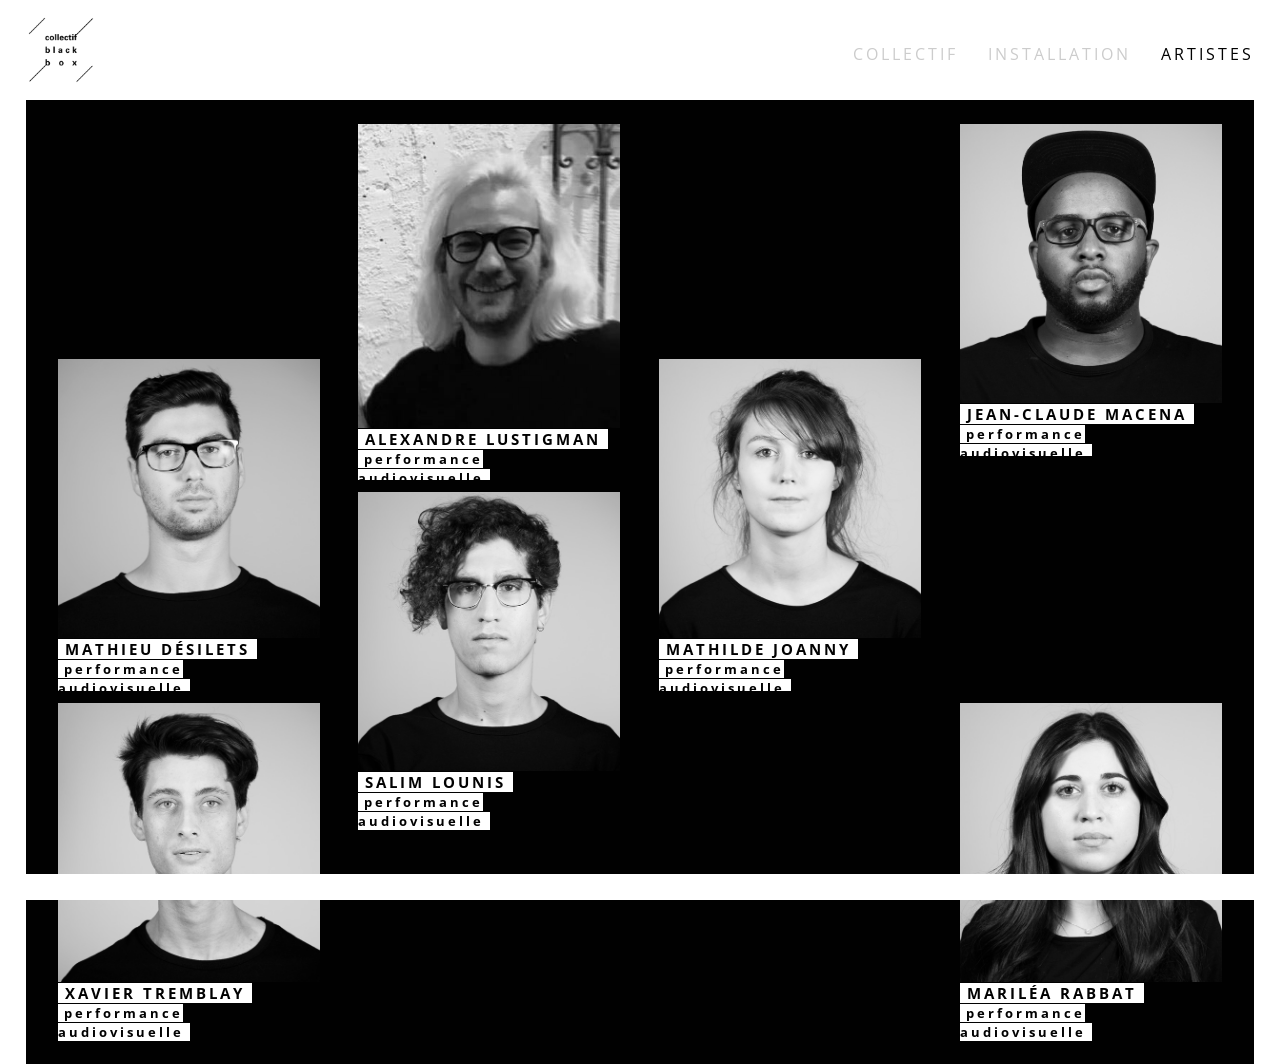
==== artistes.html @ 473469f8 "finshed every pages" ====
<!DOCTYPE HTML>
<head>
		<meta content="text/html; charset=utf-8" http-equiv="Content-Type" />
		<meta name="viewport" content="width=device-width, initial-scale=1">
		<title>Collectif Blackbox</title>
		<link href="https://fonts.googleapis.com/css?family=Open+Sans:400,600,700" rel="stylesheet">
		<link rel="stylesheet" type="text/css" href="css/reset.css">
		<link rel="stylesheet" type="text/css" href="css/style.css">
		<link rel="stylesheet" type="text/css" href="css/font.css">
		<script language="javascript" type="text/javascript" src="js/jquery-1.11.1.min.js"></script>
		<script language="javascript" type="text/javascript" src="js/jquery-ui.js"></script>
		<script language="javascript" type="text/javascript" src="js/imagesloaded.pkgd.js"></script>
		<script language="javascript" type="text/javascript" src="js/masonry.pkgd.js"></script>
		<script language="javascript" type="text/javascript" src="js/scriptport.js"></script>
		<script language="javascript" type="text/javascript" src="js/script.js"></script>

</head>
<style>
.embed-container { position: relative; padding-bottom: 56%; height: 0;overflow: hidden; max-width: 100%; } .embed-container iframe, .embed-container object, .embed-container embed { position: absolute; top: 0; left: 0; width: 100%; height: 100%; }
</style>
<body>
	<div id = "warpMenu" class = "full fixed white">
		<div class = "wrapper">
			<a href="index.html" class="column logo"></a>
			<nav class="column menu">
				<ul>
						<li><a href="collectif.html">Collectif</a></li>
						<li><a href="index.html">Installation</a></li>
						<li><a class="active" href="artistes.html">Artistes</a></li>
					</ul>
			</nav>
		</div>
	</div>

	<div id = "warpSite" class = "full white">
		<div class = "wrapped blank">

			<div class="all grid2">
				<div class="grid-sizer2"></div>

				<span class="grid-item2">
					<div class = "item empty"><div></div></div>
				</span>


				<div class = "grid-item2">
					<div class = "artist">
						<img src="img/team/AlexandreLustigman_face.jpg">
						<div class="name">
							<h2><mark>Alexandre Lustigman</mark></h2>
							<h3><mark>performance audiovisuelle</mark></h3>
						</div>
					</div>
				</div>

				<span class="grid-item2">
					<div class = "artist empty"><div></div></div>
				</span>

				<div class = "grid-item2">
					<div class = "artist">
						<img src="img/team/JCMacenaCasquette_face.jpg">
						<div class="name">
							<h2><mark>Jean-Claude Macena</mark></h2>
							<h3><mark>performance audiovisuelle</mark></h3>
						</div>
					</div>
				</div>
				<div class = "grid-item2">
					<div class = "artist">
						<img src="img/team/MathieuDesilets_face.jpg">
						<div class="name">
							<h2><mark>Mathieu Désilets</mark></h2>
							<h3><mark>performance audiovisuelle</mark></h3>
						</div>
					</div>
				</div>

				<div class = "grid-item2">
					<div class = "artist">
						<img src="img/team/MathildeJoanny_face.jpg">
						<div class="name">
							<h2><mark>Mathilde Joanny</mark></h2>
							<h3><mark>performance audiovisuelle</mark></h3>
						</div>
					</div>
				</div>

				<span class="grid-item2">
					<div class = "item empty"><div></div></div>
				</span> 

				<div class = "grid-item2">
					<div class = "artist">
						<img src="img/team/SalimLounis_face.jpg">
						<div class="name">
							<h2><mark>Salim Lounis</mark></h2>
							<h3><mark>performance audiovisuelle</mark></h3>
						</div>
					</div>
				</div>
				<div class = "grid-item2">
					<div class = "artist">
						<img src="img/team/XavierTremblay_face.jpg">
						<div class="name">
							<h2><mark>Xavier Tremblay</mark></h2>
							<h3><mark>performance audiovisuelle</mark></h3>
						</div>
					</div>
				</div>

				<span class="grid-item2">
					<div class = "item empty"><div></div></div>
				</span>

				<div class = "grid-item2">
					<div class = "artist">
						<img src="img/team/MarileaRabbat_face.jpg">
						<div class="name">
							<h2><mark>Mariléa Rabbat</mark></h2>
							<h3><mark>performance audiovisuelle</mark></h3>
						</div>
					</div>
				</div>
			</div>

			<div class = "bottomblank"></div>

		</div>
	</div>

	<footer>
		<div class = "wrapper column">
			<p> </p>
		</div>
	</footer>
</body>
---- css/style.css ----
html {
  -webkit-box-sizing: border-box;
  -moz-box-sizing: border-box;
  box-sizing: border-box;
}
*,
*:before,
*:after {
  -webkit-box-sizing: inherit;
  -moz-box-sizing: inherit;
  box-sizing: inherit;
}
body {
  -ms-overflow-style: none;
  overflow: -moz-scrollbars-none;
}
body::-webkit-scrollbar {
  display: none;
}
html {
  width: 100%;
  height: 100%;
}
html body {
  background-color: #ffffff;
  width: 100%;
  height: 100%;
}
html body .regular {
  font-family: 'Open Sans', sans-serif;
  font-weight: 600;
}
html body .bold {
  font-family: 'Open Sans', sans-serif;
  font-weight: 700;
}
html body .light {
  font-family: 'Open Sans', sans-serif;
  font-weight: 400;
  letter-spacing: 3px;
}
html body #warpMenu {
  background: #ffffff;
  width: 100%;
  height: 100px;
}
html body .wrapper {
  margin: 0 auto;
  width: 96vw;
  position: relative;
}
html body .wrapped {
  margin: 0 auto;
  width: 100%;
  position: relative;
  padding: 1vw;
  display: inline-block;
}
html body .fixed {
  position: fixed;
  top: 0;
  left: 0;
}
html body .full {
  margin: 0 auto;
  width: 96vw;
  z-index: 1;
}
html body .white {
  background-color: #010101;
}
html body .column {
  margin: 0 0%;
}
html body .logo {
  color: #ffffff;
  float: left;
  margin-top: 15px;
  margin-bottom: 15px;
  font-family: 'Open Sans', sans-serif;
  font-weight: 400;
  letter-spacing: 3px;
  width: 70px;
  height: 70px;
  background-size: contain;
  position: absolute;
  left: 0;
}
html body .active {
  color: #010101 !important;
}
html body .menu {
  float: right;
}
html body .menu ul {
  list-style: none;
}
html body .menu ul li {
  float: left;
}
html body .menu ul li a {
  margin: 46px 0 45px 30px;
  font-size: 1em;
  text-transform: uppercase;
  text-decoration: none;
  transition: all 0.5s ease-in-out;
  color: #cccccc;
  display: block;
  font-family: 'Open Sans', sans-serif;
  font-weight: 400;
  letter-spacing: 3px;
}
html body .title h1 {
  font-size: 1.5em;
  text-transform: uppercase;
  font-family: 'Open Sans', sans-serif;
  font-weight: 400;
  letter-spacing: 3px;
}
html body .blank {
  margin-top: 99px;
}
html body .bottomblank {
  padding-top: 1vw;
}
html body .all {
  width: 100%;
}
html body .grid-sizer,
html body .grid-item {
  width: 33.3333333%;
}
html body .grid-item {
  float: left;
}
html body .item {
  width: 100%;
  margin: 0 auto;
  position: relative;
  background-color: #010101;
  border: 1vw solid #010101;
  -webkit-filter: grayscale(100%);
  /* Safari 6.0 - 9.0 */
  filter: grayscale(100%);
  -webkit-transition: all 0.5s ease-in-out;
  -moz-transition: all 0.5s ease-in-out;
  -o-transition: all 0.5s ease-in-out;
  transition: all 0.5s ease-in-out;
}
html body .item img {
  width: 100%;
  display: block;
}
html body .item:hover {
  -webkit-transition: all 0.5s ease-in-out;
  -moz-transition: all 0.5s ease-in-out;
  -o-transition: all 0.5s ease-in-out;
  transition: all 0.5s ease-in-out;
  -webkit-filter: grayscale(0%);
  /* Safari 6.0 - 9.0 */
  filter: grayscale(0%);
}
html body .empty div {
  height: 16.5vw;
}
html body .info {
  opacity: 0;
  bottom: 0;
  left: 0;
  top: 0;
  right: 0;
  position: absolute;
  z-index: 0;
  -webkit-transition: all 0.5s ease-in-out;
  -moz-transition: all 0.5s ease-in-out;
  -o-transition: all 0.5s ease-in-out;
  transition: all 0.5s ease-in-out;
}
html body .info mark {
  background-color: #ffffff;
  color: #010101;
  font-style: normal !important;
}
html body .info mark::before {
  content: " ";
  white-space: pre;
}
html body .info mark::after {
  content: " ";
  white-space: pre;
}
html body .info h2 {
  font-size: 1.3em;
  text-transform: uppercase;
  color: #010101;
  text-align: left;
  position: relative;
  z-index: 2;
  font-family: 'Open Sans', sans-serif;
  font-weight: 400;
  letter-spacing: 3px;
  line-height: 30px;
}
html body .info h3 {
  font-size: 0.9em;
  text-transform: lowercase;
  color: #010101;
  text-align: left;
  position: relative;
  z-index: 2;
  font-family: 'Open Sans', sans-serif;
  font-weight: 400;
  letter-spacing: 3px;
  line-height: 21px;
}
html body .info:hover {
  -webkit-transition: all 0.5s ease-in-out;
  -moz-transition: all 0.5s ease-in-out;
  -o-transition: all 0.5s ease-in-out;
  transition: all 0.5s ease-in-out;
  opacity: 1;
}
html body .infos {
  position: sticky;
  top: 12%;
}
html body .left {
  width: 40%;
  color: #ffffff;
  float: left;
  display: block;
  padding: 1vw;
}
html body .left h1 {
  font-size: 1.5em;
  text-transform: uppercase;
  text-align: left;
  position: relative;
  z-index: 2;
  font-family: 'Open Sans', sans-serif;
  font-weight: 400;
  letter-spacing: 3px;
  margin-bottom: 1vw;
}
html body .left h2 {
  font-size: 1em;
  text-transform: uppercase;
  text-align: left;
  position: relative;
  z-index: 2;
  font-family: 'Open Sans', sans-serif;
  font-weight: 400;
  letter-spacing: 3px;
  margin-bottom: 0.5vw;
  line-height: 22px;
}
html body .text {
  font-size: 0.75em;
  line-height: 30px;
  font-family: 'Open Sans', sans-serif;
  font-weight: 400;
  letter-spacing: 3px;
}
html body .right {
  width: 60%;
  display: inline-block;
  padding: 1vw;
}
html body .content {
  margin: auto;
  position: relative;
  margin-top: 100px;
  width: 90%;
}
html body .project_team {
  color: #ffffff;
  clear: both;
  overflow: hidden;
  padding: 1vw;
}
html body .project_team h2 {
  text-transform: uppercase;
  text-align: left;
  position: relative;
  font-size: 1em;
  font-family: 'Open Sans', sans-serif;
  font-weight: 400;
  letter-spacing: 3px;
  margin-bottom: 1vw;
}
html body .project_team .team_column {
  width: 22%;
  margin-right: 3%;
  float: left;
  margin-bottom: 1vw;
}
html body .project_team .team_column h2 {
  font-size: 0.8em;
  line-height: 20px;
  font-family: 'Open Sans', sans-serif;
  font-weight: 400;
  letter-spacing: 3px;
  margin-bottom: 0.5vw;
  margin-top: 0.5vw;
}
html body .project_team .team_column p {
  font-size: 0.8em;
  line-height: 20px;
  font-family: 'Open Sans', sans-serif;
  font-weight: 400;
  letter-spacing: 3px;
}
html body .column_img {
  padding: 0.5vw;
}
html body .column_img .img {
  width: 100%;
  background: black;
  background-size: cover;
  padding-top: 40%;
  margin-top: 0.5vw;
  margin-bottom: 0.5vw;
}
html body .dual {
  width: 100%;
  overflow: hidden;
}
html body .dual div {
  width: 46vw !important;
  padding-top: 30% !important;
  float: left;
}
html body .dual div:first-child {
  margin-right: 0.5vw;
}
html body .dual div:last-child {
  margin-left: 0.5vw;
}
html body .triple {
  width: 100%;
  overflow: hidden;
}
html body .triple .img {
  background-size: cover;
}
html body .triple div {
  width: 30.33333333vw !important;
  padding-top: 30.33333333% !important;
  float: left;
}
html body .triple div:first-child {
  margin-right: 0.5vw;
}
html body .triple div:nth-child(2) {
  margin-right: 0.5vw;
  margin-left: 0.5vw;
}
html body .triple div:last-child {
  margin-left: 0.5vw;
}
html body .contact {
  margin-bottom: 1vw;
}
html body .contact h2 {
  font-size: 1em;
  text-transform: uppercase;
  color: #ffffff;
  text-align: left;
  position: relative;
  z-index: 2;
  font-family: 'Open Sans', sans-serif;
  font-weight: 400;
  letter-spacing: 3px;
  margin-top: 25px;
}
html body .contact a {
  font-size: 0.9em;
  text-transform: lowercase;
  color: #ffffff;
  text-align: left;
  position: relative;
  z-index: 2;
  font-family: 'Open Sans', sans-serif;
  font-weight: 400;
  letter-spacing: 3px;
  line-height: 25px;
  text-decoration: none;
  border-bottom: 2px solid currentColor;
}
html body .contact a:hover {
  color: #cccccc;
  border-bottom: 0px solid currentColor;
}
html body .grid-sizer2,
html body .grid-item2 {
  width: 25%;
}
html body .grid-item2 {
  float: left;
}
html body .artist {
  width: 95%;
  margin: 0 auto;
  position: relative;
  background-color: #010101;
  border: 1vw solid #010101;
  -webkit-filter: grayscale(100%);
  /* Safari 6.0 - 9.0 */
  filter: grayscale(100%);
}
html body .artist img {
  width: 100%;
  display: block;
}
html body .name mark {
  background-color: #ffffff;
  color: #010101;
  font-style: normal !important;
}
html body .name mark::before {
  content: " ";
  white-space: pre;
}
html body .name mark::after {
  content: " ";
  white-space: pre;
}
html body .name h2 {
  font-size: 0.95em;
  text-transform: uppercase;
  color: #010101;
  text-align: left;
  position: relative;
  z-index: 2;
  font-family: 'Open Sans', sans-serif;
  font-weight: 400;
  letter-spacing: 3px;
  line-height: 22px;
}
html body .name h3 {
  font-size: 0.8em;
  text-transform: lowercase;
  color: #010101;
  text-align: left;
  position: relative;
  z-index: 2;
  font-family: 'Open Sans', sans-serif;
  font-weight: 400;
  letter-spacing: 3px;
  line-height: 19px;
}
html body footer {
  font-size: 1em;
  color: #cccccc;
  font-family: 'Open Sans', sans-serif;
  font-weight: 400;
  letter-spacing: 3px;
  /*padding: 10px 0;*/
  background: #ffffff;
  position: fixed;
  bottom: 0;
  width: 100%;
  height: 2vw;
}
@media (max-height: 800px) {
  html body .media {
    width: 55%;
  }
  html body .mb1 {
    margin-bottom: 10px;
  }
  html body .mb2 {
    margin-bottom: 20px;
  }
}
@media (max-width: 1024px) {
  html body .title h1 {
    font-size: 1.3em;
  }
  html body .grid-sizer,
  html body .grid-item {
    width: 33.33333333%;
  }
  html body .info {
    opacity: 1;
  }
  html body .info h2 {
    font-size: 0.9em;
    line-height: 20px;
  }
  html body .info h3 {
    font-size: 0.75em;
    line-height: 18px;
  }
  html body .infos {
    top: 0%;
    position: relative;
  }
  html body .ninja {
    display: none;
  }
  html body .empty div {
    height: 16.5vw;
  }
  html body .media {
    width: 60%;
  }
  html body .left {
    width: 100%;
  }
  html body .right {
    width: 100%;
  }
  html body .grid-sizer2,
  html body .grid-item2 {
    width: 25%;
  }
  html body .artist {
    width: 100%;
  }
}
@media (max-width: 800px) {
  html body .menu ul li a {
    margin: 46px 0 45px 18px;
    font-size: 0.9em;
  }
  html body .grid-sizer,
  html body .grid-item {
    width: 50%;
  }
  html body .grid-item-width {
    width: 100%;
  }
  html body .ninja {
    display: block;
  }
  html body .empty {
    display: none;
  }
  html body .media {
    width: 100%;
  }
  html body .realisation .title {
    position: relative;
  }
}
@media (max-width: 640px) {
  html body .menu {
    width: 100%;
  }
  html body .menu ul {
    margin: 0 1.04%;
  }
  html body .menu ul li a {
    margin: 46px 40px 45px 0;
  }
  html body .grid-sizer2,
  html body .grid-item2 {
    width: 50%;
  }
  html body .name mark::before {
    content: "";
    white-space: pre;
  }
  html body .name mark::after {
    content: "";
    white-space: pre;
  }
}
@media (max-width: 480px) {
  html body .menu {
    width: 100%;
    float: left;
    top: 0;
    left: 0;
    right: 0;
    bottom: 0;
    margin: auto;
  }
  html body .menu ul li {
    width: 33.3333%;
  }
  html body .menu ul li a {
    margin: 40px 0px 40px 0px;
  }
  html body .grid-sizer,
  html body .grid-item {
    width: 100%;
  }
  html body .grid-item-width {
    width: 100%;
  }
}
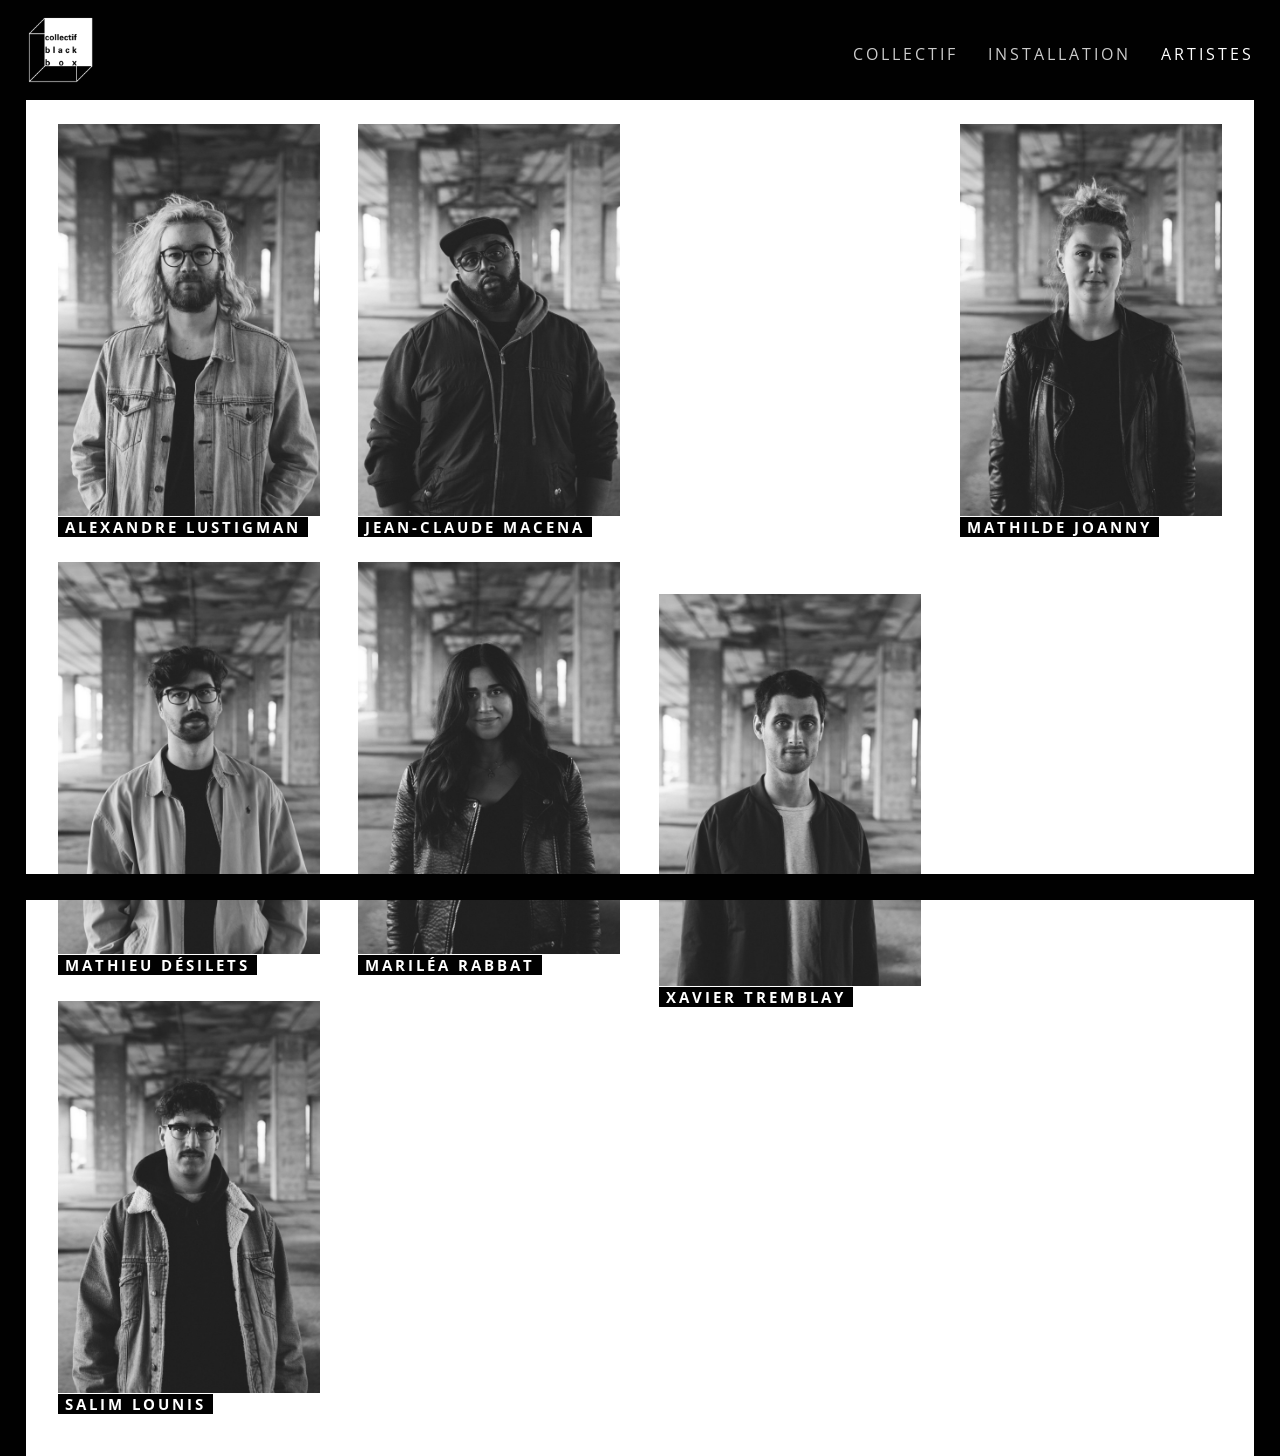
==== commit 0cfc0c30: "add random display of the empty box, working on shuffle the membres pic" ====
--- a/artistes.html
+++ b/artistes.html
@@ -6,7 +6,7 @@
 		<link href="https://fonts.googleapis.com/css?family=Open+Sans:400,600,700" rel="stylesheet">
 		<link rel="stylesheet" type="text/css" href="css/reset.css">
 		<link rel="stylesheet" type="text/css" href="css/style.css">
-		<link rel="stylesheet" type="text/css" href="css/font.css">
+
 		<script language="javascript" type="text/javascript" src="js/jquery-1.11.1.min.js"></script>
 		<script language="javascript" type="text/javascript" src="js/jquery-ui.js"></script>
 		<script language="javascript" type="text/javascript" src="js/imagesloaded.pkgd.js"></script>
@@ -48,13 +48,12 @@
 						<img src="img/team/AlexandreLustigman_face.jpg">
 						<div class="name">
 							<h2><mark>Alexandre Lustigman</mark></h2>
-							<h3><mark>performance audiovisuelle</mark></h3>
 						</div>
 					</div>
 				</div>
 
 				<span class="grid-item2">
-					<div class = "artist empty"><div></div></div>
+					<div class = "item empty"><div></div></div>
 				</span>
 
 				<div class = "grid-item2">
@@ -62,49 +61,32 @@
 						<img src="img/team/JCMacenaCasquette_face.jpg">
 						<div class="name">
 							<h2><mark>Jean-Claude Macena</mark></h2>
-							<h3><mark>performance audiovisuelle</mark></h3>
 						</div>
 					</div>
 				</div>
-				<div class = "grid-item2">
-					<div class = "artist">
-						<img src="img/team/MathieuDesilets_face.jpg">
-						<div class="name">
-							<h2><mark>Mathieu Désilets</mark></h2>
-							<h3><mark>performance audiovisuelle</mark></h3>
-						</div>
-					</div>
-				</div>
+
+				<span class="grid-item2">
+					<div class = "item empty"><div></div></div>
+				</span>
 
 				<div class = "grid-item2">
 					<div class = "artist">
 						<img src="img/team/MathildeJoanny_face.jpg">
 						<div class="name">
 							<h2><mark>Mathilde Joanny</mark></h2>
-							<h3><mark>performance audiovisuelle</mark></h3>
 						</div>
 					</div>
 				</div>
 
 				<span class="grid-item2">
 					<div class = "item empty"><div></div></div>
-				</span> 
+				</span>
 
 				<div class = "grid-item2">
 					<div class = "artist">
-						<img src="img/team/SalimLounis_face.jpg">
+						<img src="img/team/MathieuDesilets_face.jpg">
 						<div class="name">
-							<h2><mark>Salim Lounis</mark></h2>
-							<h3><mark>performance audiovisuelle</mark></h3>
-						</div>
-					</div>
-				</div>
-				<div class = "grid-item2">
-					<div class = "artist">
-						<img src="img/team/XavierTremblay_face.jpg">
-						<div class="name">
-							<h2><mark>Xavier Tremblay</mark></h2>
-							<h3><mark>performance audiovisuelle</mark></h3>
+							<h2><mark>Mathieu Désilets</mark></h2>
 						</div>
 					</div>
 				</div>
@@ -118,10 +100,37 @@
 						<img src="img/team/MarileaRabbat_face.jpg">
 						<div class="name">
 							<h2><mark>Mariléa Rabbat</mark></h2>
-							<h3><mark>performance audiovisuelle</mark></h3>
 						</div>
 					</div>
 				</div>
+
+
+				<span class="grid-item2">
+					<div class = "item empty"><div></div></div>
+				</span>
+
+				<div class = "grid-item2">
+					<div class = "artist">
+						<img src="img/team/XavierTremblay_face.jpg">
+						<div class="name">
+							<h2><mark>Xavier Tremblay</mark></h2>
+						</div>
+					</div>
+				</div>
+
+				<span class="grid-item2">
+					<div class = "item empty"><div></div></div>
+				</span>
+
+				<div class = "grid-item2">
+					<div class = "artist">
+						<img src="img/team/SalimLounis_face.jpg">
+						<div class="name">
+							<h2><mark>Salim Lounis</mark></h2>
+						</div>
+					</div>
+				</div>
+
 			</div>
 
 			<div class = "bottomblank"></div>
--- a/css/style.css
+++ b/css/style.css
@@ -86,9 +86,6 @@
   position: absolute;
   left: 0;
 }
-html body .active {
-  color: #010101 !important;
-}
 html body .menu {
   float: right;
 }
@@ -110,6 +107,12 @@
   font-weight: 400;
   letter-spacing: 3px;
 }
+html body .menu ul li a.active {
+  color: #010101;
+}
+html body .menu .active {
+  color: #010101;
+}
 html body .title h1 {
   font-size: 1.5em;
   text-transform: uppercase;
@@ -119,6 +122,7 @@
 }
 html body .blank {
   margin-top: 99px;
+  background: #010101;
 }
 html body .bottomblank {
   padding-top: 1vw;
@@ -142,20 +146,20 @@
   -webkit-filter: grayscale(100%);
   /* Safari 6.0 - 9.0 */
   filter: grayscale(100%);
-  -webkit-transition: all 0.5s ease-in-out;
-  -moz-transition: all 0.5s ease-in-out;
-  -o-transition: all 0.5s ease-in-out;
-  transition: all 0.5s ease-in-out;
+  -webkit-transition: grayscale 0.5s ease-in-out;
+  -moz-transition: grayscale 0.5s ease-in-out;
+  -o-transition: grayscale 0.5s ease-in-out;
+  transition: grayscale 0.5s ease-in-out;
 }
 html body .item img {
   width: 100%;
   display: block;
 }
 html body .item:hover {
-  -webkit-transition: all 0.5s ease-in-out;
-  -moz-transition: all 0.5s ease-in-out;
-  -o-transition: all 0.5s ease-in-out;
-  transition: all 0.5s ease-in-out;
+  -webkit-transition: grayscale 0.5s ease-in-out;
+  -moz-transition: grayscale 0.5s ease-in-out;
+  -o-transition: grayscale 0.5s ease-in-out;
+  transition: grayscale 0.5s ease-in-out;
   -webkit-filter: grayscale(0%);
   /* Safari 6.0 - 9.0 */
   filter: grayscale(0%);
@@ -171,10 +175,10 @@
   right: 0;
   position: absolute;
   z-index: 0;
-  -webkit-transition: all 0.5s ease-in-out;
-  -moz-transition: all 0.5s ease-in-out;
-  -o-transition: all 0.5s ease-in-out;
-  transition: all 0.5s ease-in-out;
+  -webkit-transition: opacity 0.5s ease-in-out;
+  -moz-transition: opacity 0.5s ease-in-out;
+  -o-transition: opacity 0.5s ease-in-out;
+  transition: opacity 0.5s ease-in-out;
 }
 html body .info mark {
   background-color: #ffffff;
@@ -214,10 +218,10 @@
   line-height: 21px;
 }
 html body .info:hover {
-  -webkit-transition: all 0.5s ease-in-out;
-  -moz-transition: all 0.5s ease-in-out;
-  -o-transition: all 0.5s ease-in-out;
-  transition: all 0.5s ease-in-out;
+  -webkit-transition: opacity 0.5s ease-in-out;
+  -moz-transition: opacity 0.5s ease-in-out;
+  -o-transition: opacity 0.5s ease-in-out;
+  transition: opacity 0.5s ease-in-out;
   opacity: 1;
 }
 html body .infos {
@@ -312,6 +316,7 @@
 }
 html body .column_img {
   padding: 0.5vw;
+  margin-top: 100px;
 }
 html body .column_img .img {
   width: 100%;
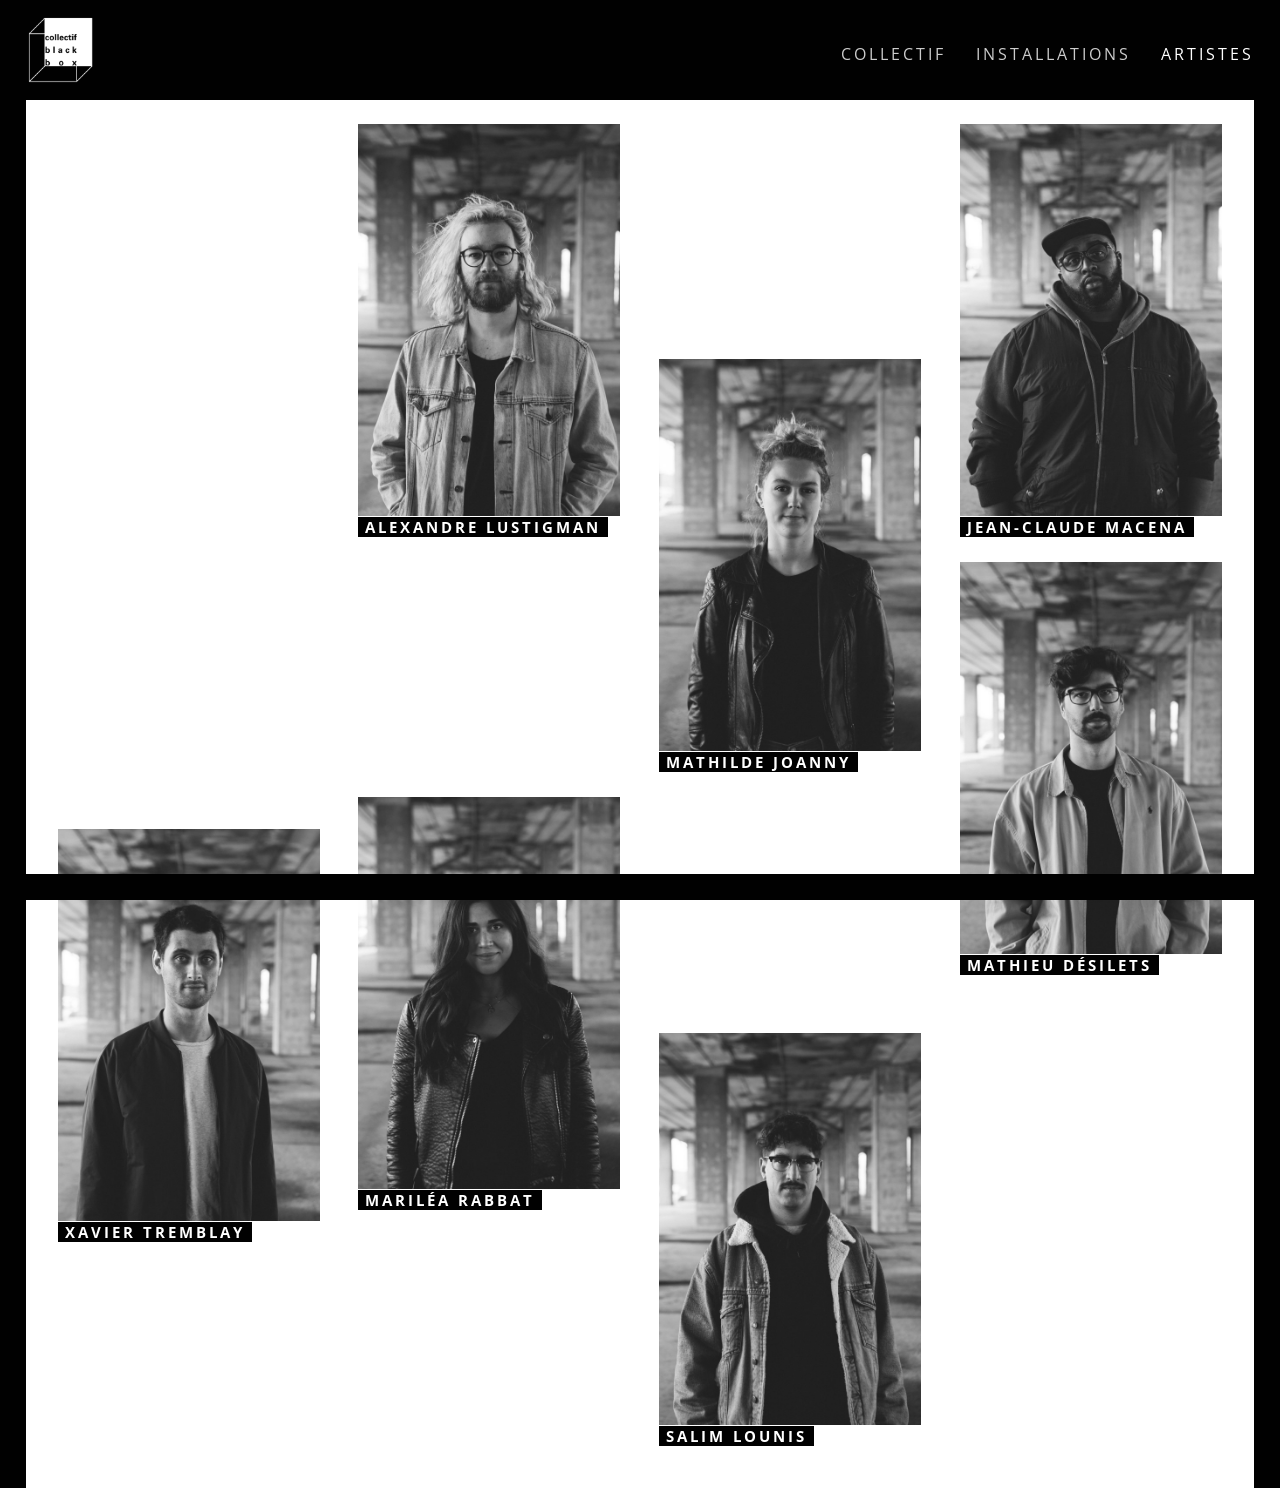
==== commit b282bc76: "change title and workon some responsive bugs" ====
--- a/artistes.html
+++ b/artistes.html
@@ -2,11 +2,10 @@
 <head>
 		<meta content="text/html; charset=utf-8" http-equiv="Content-Type" />
 		<meta name="viewport" content="width=device-width, initial-scale=1">
-		<title>Collectif Blackbox</title>
+		<title>Artistes | Collectif Blackbox</title>
 		<link href="https://fonts.googleapis.com/css?family=Open+Sans:400,600,700" rel="stylesheet">
 		<link rel="stylesheet" type="text/css" href="css/reset.css">
 		<link rel="stylesheet" type="text/css" href="css/style.css">
-
 		<script language="javascript" type="text/javascript" src="js/jquery-1.11.1.min.js"></script>
 		<script language="javascript" type="text/javascript" src="js/jquery-ui.js"></script>
 		<script language="javascript" type="text/javascript" src="js/imagesloaded.pkgd.js"></script>
@@ -25,7 +24,7 @@
 			<nav class="column menu">
 				<ul>
 						<li><a href="collectif.html">Collectif</a></li>
-						<li><a href="index.html">Installation</a></li>
+						<li><a href="index.html">Installations</a></li>
 						<li><a class="active" href="artistes.html">Artistes</a></li>
 					</ul>
 			</nav>
--- a/css/style.css
+++ b/css/style.css
@@ -275,6 +275,7 @@
   position: relative;
   margin-top: 100px;
   width: 90%;
+  display: contents;
 }
 html body .project_team {
   color: #ffffff;
@@ -322,7 +323,7 @@
   width: 100%;
   background: black;
   background-size: cover;
-  padding-top: 40%;
+  padding-top: 44.7%;
   margin-top: 0.5vw;
   margin-bottom: 0.5vw;
 }
@@ -564,16 +565,19 @@
     width: 50%;
   }
   html body .name mark::before {
-    content: "";
+    content: " ";
     white-space: pre;
   }
   html body .name mark::after {
-    content: "";
+    content: " ";
     white-space: pre;
   }
 }
-@media (max-width: 480px) {
-  html body .menu {
+@media (max-width: 640px) {
+  html body #warpMenu {
+    height: 150px;
+  }
+  html body #warpMenu .menu {
     width: 100%;
     float: left;
     top: 0;
@@ -582,11 +586,19 @@
     bottom: 0;
     margin: auto;
   }
-  html body .menu ul li {
+  html body #warpMenu .menu ul {
+    margin: 70px 0%;
+  }
+  html body #warpMenu .menu ul li {
     width: 33.3333%;
-  }
-  html body .menu ul li a {
+    text-align: center;
+  }
+  html body #warpMenu .menu ul li a {
     margin: 40px 0px 40px 0px;
+  }
+  html body .blank {
+    margin-top: 149px;
+    background: #010101;
   }
   html body .grid-sizer,
   html body .grid-item {
@@ -595,4 +607,40 @@
   html body .grid-item-width {
     width: 100%;
   }
-}
+  html body .empty {
+    display: none !important;
+  }
+  html body .content {
+    margin-top: 25px;
+  }
+  html body .content h1 {
+    margin-bottom: 4vw;
+  }
+  html body .content h2 {
+    margin-bottom: 2vw;
+  }
+  html body .content .team_column {
+    width: 50%;
+    margin-bottom: 2vw;
+  }
+  html body .column_img .img {
+    padding-top: 56.25%;
+    margin-top: 1vw;
+    margin-bottom: 1vw;
+  }
+  html body .dual div {
+    width: 100% !important;
+    padding-top: 56.25% !important;
+    float: left;
+  }
+  html body .triple div {
+    width: 100% !important;
+    padding-top: 56.25% !important;
+    float: left;
+  }
+  html body .name h2 {
+    font-size: 0.8em;
+    letter-spacing: 2px;
+    line-height: 20px;
+  }
+}
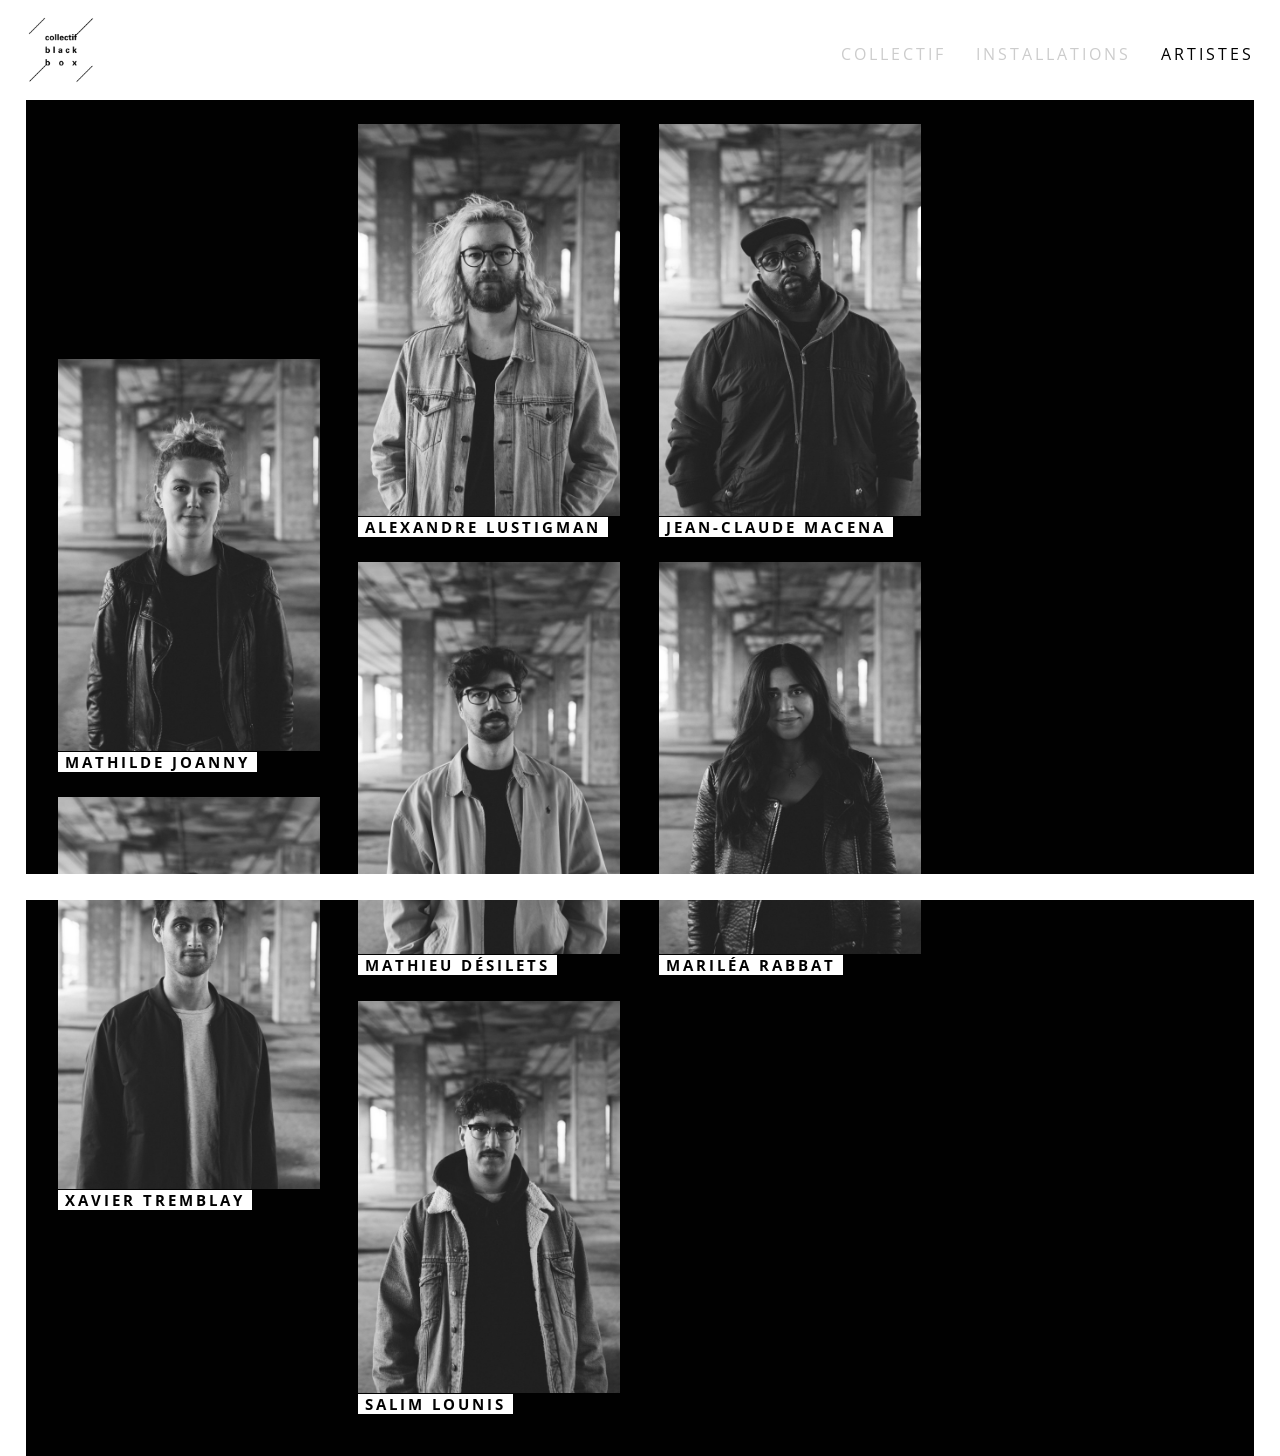
==== commit 07a01934: "nice favicon bruh" ====
--- a/artistes.html
+++ b/artistes.html
@@ -6,6 +6,7 @@
 		<link href="https://fonts.googleapis.com/css?family=Open+Sans:400,600,700" rel="stylesheet">
 		<link rel="stylesheet" type="text/css" href="css/reset.css">
 		<link rel="stylesheet" type="text/css" href="css/style.css">
+		<link href="img/favicon.ico" rel="icon" type="image/x-icon">
 		<script language="javascript" type="text/javascript" src="js/jquery-1.11.1.min.js"></script>
 		<script language="javascript" type="text/javascript" src="js/jquery-ui.js"></script>
 		<script language="javascript" type="text/javascript" src="js/imagesloaded.pkgd.js"></script>
